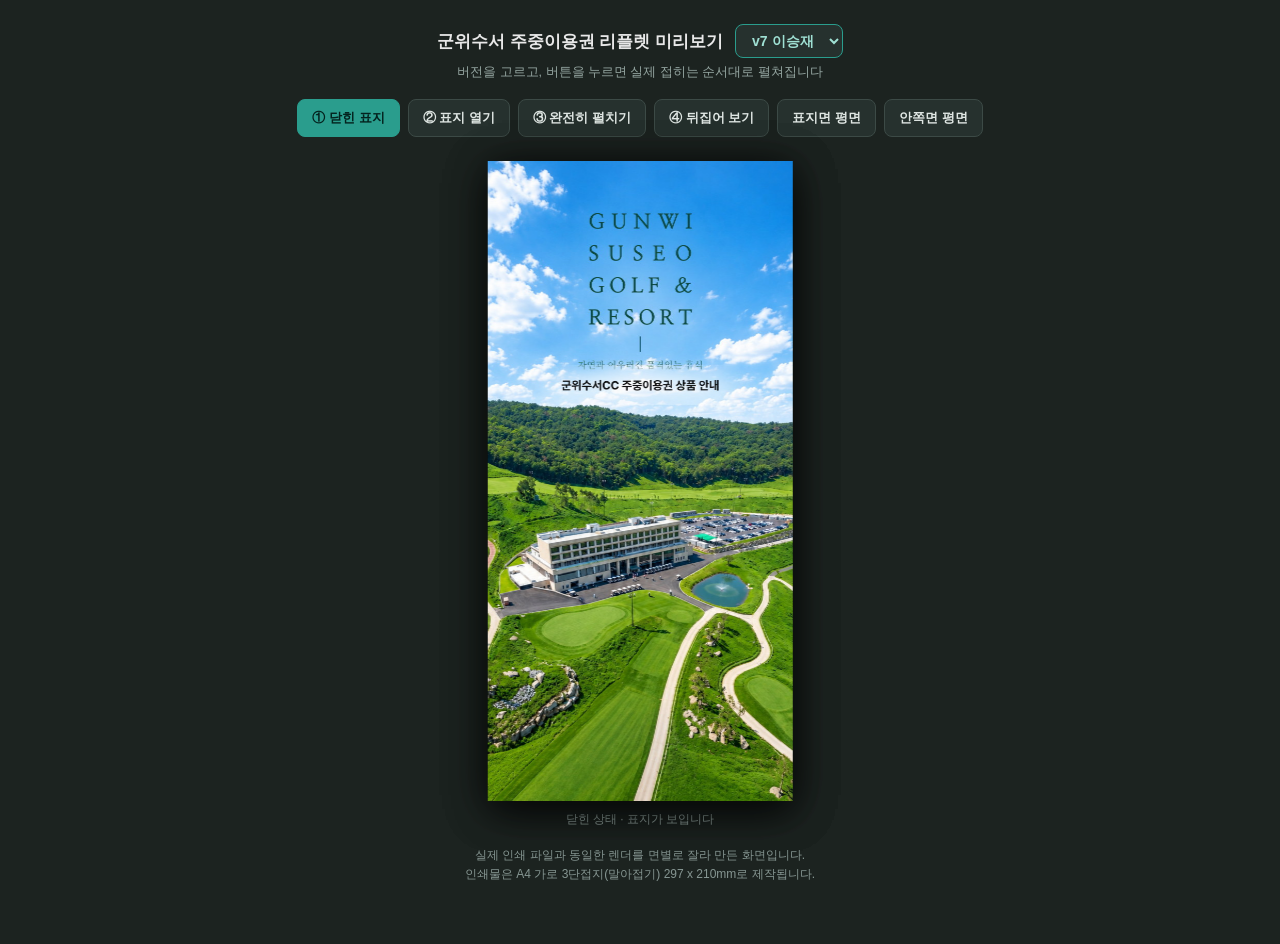
==== leaflet/index.html @ 71754837 "v7 리뉴얼: 상품명 검정 + 흰 구름형 배경 Co-Authored-By: Claude Fable 5.1 <noreply@anthropic.com>" ====
<!DOCTYPE html>
<html lang="ko">
<head>
<meta charset="utf-8">
<meta name="viewport" content="width=device-width, initial-scale=1">
<meta name="robots" content="noindex, nofollow, noarchive">
<title>군위수서 주중이용권 리플렛 미리보기</title>
<style>
  :root { --w100: 340px; --w97: 330px; --h: 714px; }
  * { margin: 0; padding: 0; box-sizing: border-box; }
  body { font-family: Pretendard, "Malgun Gothic", sans-serif; background: #1c2320; color: #e8e8e8; min-height: 100vh; display: flex; flex-direction: column; align-items: center; padding: 24px 16px 60px; }
  .top { display: flex; gap: 12px; align-items: center; margin-bottom: 6px; flex-wrap: wrap; justify-content: center; }
  h1 { font-size: 17px; font-weight: 700; }
  select { font: inherit; font-size: 14px; font-weight: 700; padding: 7px 12px; border-radius: 8px; border: 1px solid #2A9D8D; background: #26312e; color: #9fe0d3; cursor: pointer; }
  .sub { font-size: 12.5px; color: #94a5a0; margin-bottom: 18px; }
  .btns { display: flex; gap: 8px; margin-bottom: 24px; flex-wrap: wrap; justify-content: center; }
  .btns button { font: inherit; font-size: 13px; font-weight: 600; padding: 9px 14px; border-radius: 8px; border: 1px solid #3c4a46; background: #26312e; color: #dfe6e3; cursor: pointer; }
  .btns button.on { background: #2A9D8D; border-color: #2A9D8D; color: #04231e; }
  .hint { font-size: 12px; color: #869692; margin-top: 18px; text-align: center; line-height: 1.6; }

  .stage-wrap { perspective: 2600px; }
  .book { position: relative; height: var(--h); transform-style: preserve-3d; transition: transform 0.8s ease; display: flex; }
  .pB { position: relative; width: var(--w100); height: var(--h); transform-style: preserve-3d; }
  .face { position: absolute; inset: 0; backface-visibility: hidden; overflow: hidden; box-shadow: 0 8px 40px rgba(0,0,0,0.45); }
  .face img { width: 100%; height: 100%; display: block; }
  .face.back { transform: rotateY(180deg); }
  .pA { position: absolute; left: calc(-1 * var(--w100)); top: 0; width: var(--w100); height: var(--h); transform-origin: right center; transform-style: preserve-3d; transition: transform 1s ease; z-index: 30; }
  .pC { position: absolute; left: var(--w100); top: 0; width: var(--w97); height: var(--h); transform-origin: left center; transform-style: preserve-3d; transition: transform 1s ease; z-index: 20; }

  .s0 .pC { transform: rotateY(-180deg); }
  .s0 .pA { transform: rotateY(-180deg); }
  .s1 .pC { transform: rotateY(-180deg); }
  .s1 .pA { transform: rotateY(0deg); }
  .s2 .pC { transform: rotateY(0deg); }
  .s2 .pA { transform: rotateY(0deg); }
  .s3 .pC { transform: rotateY(0deg); }
  .s3 .pA { transform: rotateY(0deg); }
  .s3.book { transform: rotateY(180deg); }
  .holder { transition: transform 0.8s ease; }

  .flat { display: none; gap: 2px; }
  .flat img { height: var(--h); display: block; box-shadow: 0 8px 40px rgba(0,0,0,0.45); }
  body.flatmode .stage-wrap { display: none; }
  body.flatmode .flat.active { display: flex; }
  .cap { text-align: center; font-size: 12px; color: #94a5a0; margin-top: 10px; }
</style>
</head>
<body>
<div class="top">
  <h1>군위수서 주중이용권 리플렛 미리보기</h1>
  <select id="ver"></select>
</div>
<div class="sub">버전을 고르고, 버튼을 누르면 실제 접히는 순서대로 펼쳐집니다</div>

<div class="btns">
  <button id="b0" class="on">① 닫힌 표지</button>
  <button id="b1">② 표지 열기</button>
  <button id="b2">③ 완전히 펼치기</button>
  <button id="b3">④ 뒤집어 보기</button>
  <button id="b4">표지면 평면</button>
  <button id="b5">안쪽면 평면</button>
</div>

<div class="stage-wrap">
  <div class="holder" id="holder">
    <div class="book s0" id="book">
      <div class="pB">
        <div class="face front"><img data-k="i3" alt=""></div>
        <div class="face back"><img data-k="o6" alt=""></div>
        <div class="pA">
          <div class="face front"><img data-k="i2" alt=""></div>
          <div class="face back"><img data-k="o1" alt=""></div>
        </div>
        <div class="pC">
          <div class="face front"><img data-k="i4" alt=""></div>
          <div class="face back"><img data-k="o5" alt=""></div>
        </div>
      </div>
    </div>
  </div>
</div>

<div class="flat-wrap">
  <div class="flat" id="flatOut"><img data-k="o5"><img data-k="o6"><img data-k="o1"></div>
  <div class="flat" id="flatIn"><img data-k="i2"><img data-k="i3"><img data-k="i4"></div>
</div>

<div class="cap" id="cap">닫힌 상태 · 표지가 보입니다</div>
<div class="hint">실제 인쇄 파일과 동일한 렌더를 면별로 잘라 만든 화면입니다.<br>인쇄물은 A4 가로 3단접지(말아접기) 297 x 210mm로 제작됩니다.</div>

<script>
(function () {
  var BUILD = '202609071605';   // 이미지 캐시 무효화용. 빌드마다 갱신
  var VERS = [
    ['v6_ryu', 'v6 류성현'],
    ['v6_lee', 'v6 이승재'],
    ['v7_ryu', 'v7 류성현'],
    ['v7_lee', 'v7 이승재']
  ];

  var sel = document.getElementById('ver');
  VERS.forEach(function (v) {
    var o = document.createElement('option');
    o.value = v[0]; o.textContent = v[1];
    sel.appendChild(o);
  });
  sel.value = VERS[VERS.length - 1][0];
  if (VERS.length < 2) sel.style.display = 'none';

  var imgs = [].slice.call(document.querySelectorAll('img[data-k]'));
  function load(key) {
    imgs.forEach(function (im) { im.src = 'fold/' + key + '/' + im.getAttribute('data-k') + '.jpg?b=' + BUILD; });
  }
  sel.addEventListener('change', function () { load(sel.value); });

  var book = document.getElementById('book');
  var holder = document.getElementById('holder');
  var cap = document.getElementById('cap');
  var flatOut = document.getElementById('flatOut');
  var flatIn = document.getElementById('flatIn');
  var btns = ['b0','b1','b2','b3','b4','b5'].map(function (id) { return document.getElementById(id); });

  var caps = [
    '닫힌 상태 · 표지가 보입니다',
    '표지를 열면 · 왼쪽 내지와 오른쪽 접힘면이 함께 보입니다',
    '완전히 펼친 안쪽면',
    '뒤집어 본 표지면 전체',
    '표지면 평면 · 인쇄 시 한 판 (5 | 6 | 1)',
    '안쪽면 평면 · 인쇄 시 한 판 (2 | 3 | 4)'
  ];

  function setStage(n) {
    btns.forEach(function (b, i) { b.classList.toggle('on', i === n); });
    cap.textContent = caps[n];
    if (n <= 3) {
      document.body.classList.remove('flatmode');
      book.className = 'book s' + n;
      var w = parseFloat(getComputedStyle(document.documentElement).getPropertyValue('--w100'));
      holder.style.transform = (n === 1) ? ('translateX(' + (w / 2) + 'px)') : 'translateX(0)';
    } else {
      document.body.classList.add('flatmode');
      flatOut.classList.toggle('active', n === 4);
      flatIn.classList.toggle('active', n === 5);
    }
  }
  btns.forEach(function (b, i) { b.addEventListener('click', function () { setStage(i); }); });

  function fit() {
    var scale = Math.min(1, (window.innerWidth - 40) / 1040, (window.innerHeight - 260) / 714);
    document.documentElement.style.setProperty('--h', (714 * scale) + 'px');
    document.documentElement.style.setProperty('--w100', (340 * scale) + 'px');
    document.documentElement.style.setProperty('--w97', (330 * scale) + 'px');
  }
  fit(); window.addEventListener('resize', fit);
  load(sel.value);
  setStage(0);
})();
</script>
</body>
</html>
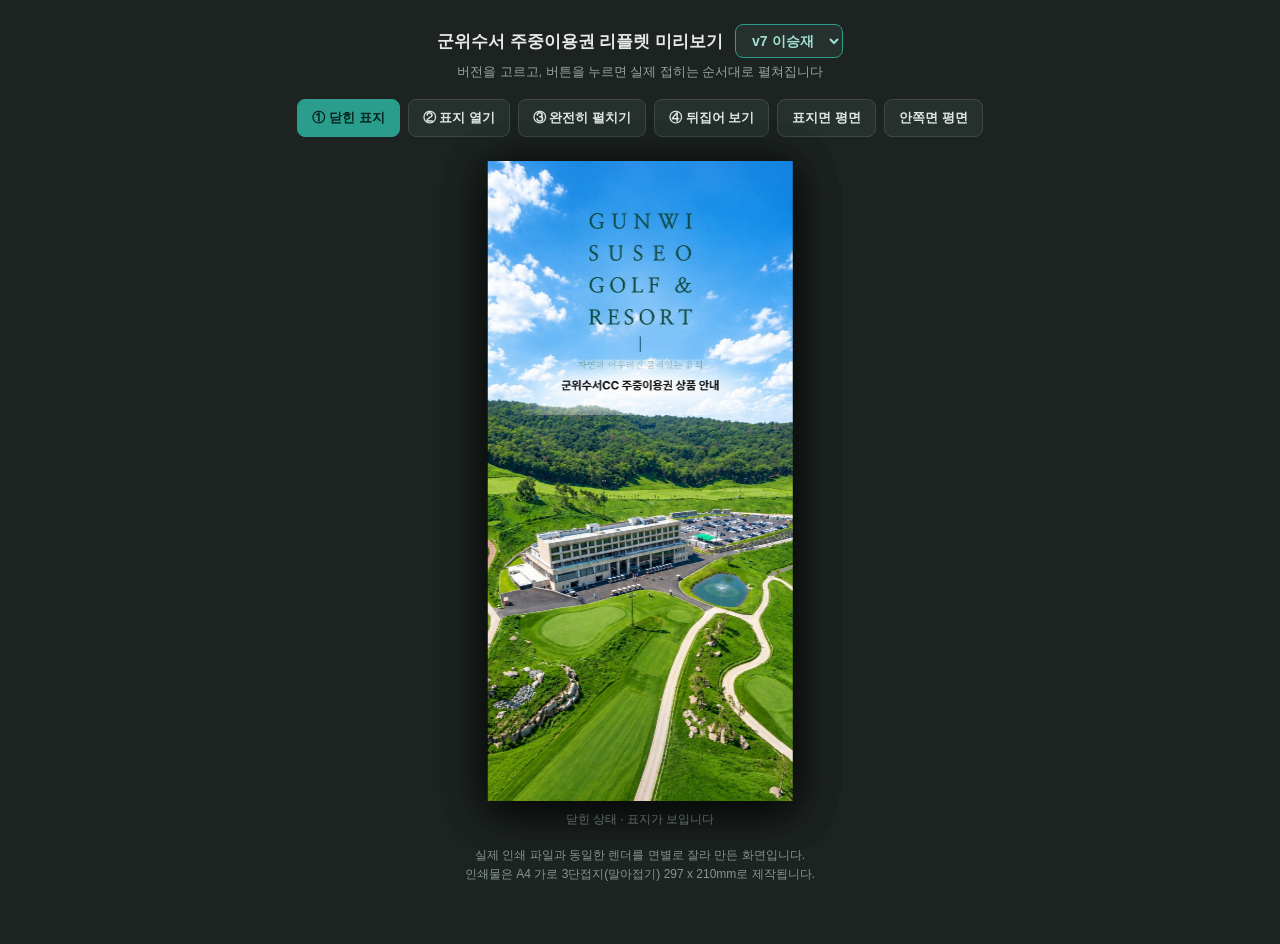
==== commit 6d6949f4: "v7: 구름 배경 확대·불투명 Co-Authored-By: Claude Fable 5.1 <noreply@anthropic.com>" ====
--- a/leaflet/index.html
+++ b/leaflet/index.html
@@ -90,7 +90,7 @@
 
 <script>
 (function () {
-  var BUILD = '202609071605';   // 이미지 캐시 무효화용. 빌드마다 갱신
+  var BUILD = '202609071606';   // 이미지 캐시 무효화용. 빌드마다 갱신
   var VERS = [
     ['v6_ryu', 'v6 류성현'],
     ['v6_lee', 'v6 이승재'],
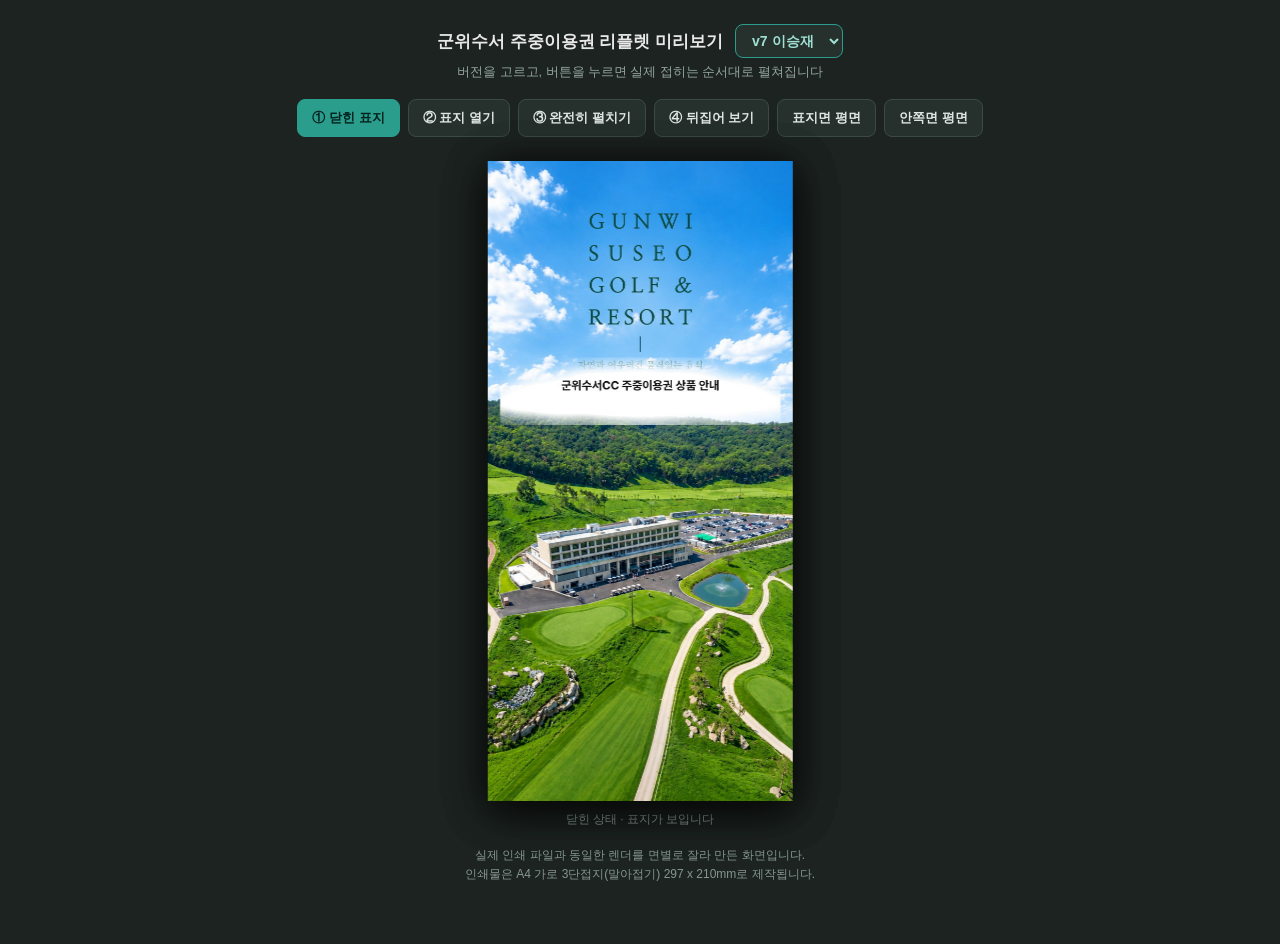
==== commit 82d81c88: "v7: 구름 배경을 뚜렷하게 Co-Authored-By: Claude Fable 5.1 <noreply@anthropic.com>" ====
--- a/leaflet/index.html
+++ b/leaflet/index.html
@@ -90,7 +90,7 @@
 
 <script>
 (function () {
-  var BUILD = '202609071606';   // 이미지 캐시 무효화용. 빌드마다 갱신
+  var BUILD = '202609071607';   // 이미지 캐시 무효화용. 빌드마다 갱신
   var VERS = [
     ['v6_ryu', 'v6 류성현'],
     ['v6_lee', 'v6 이승재'],
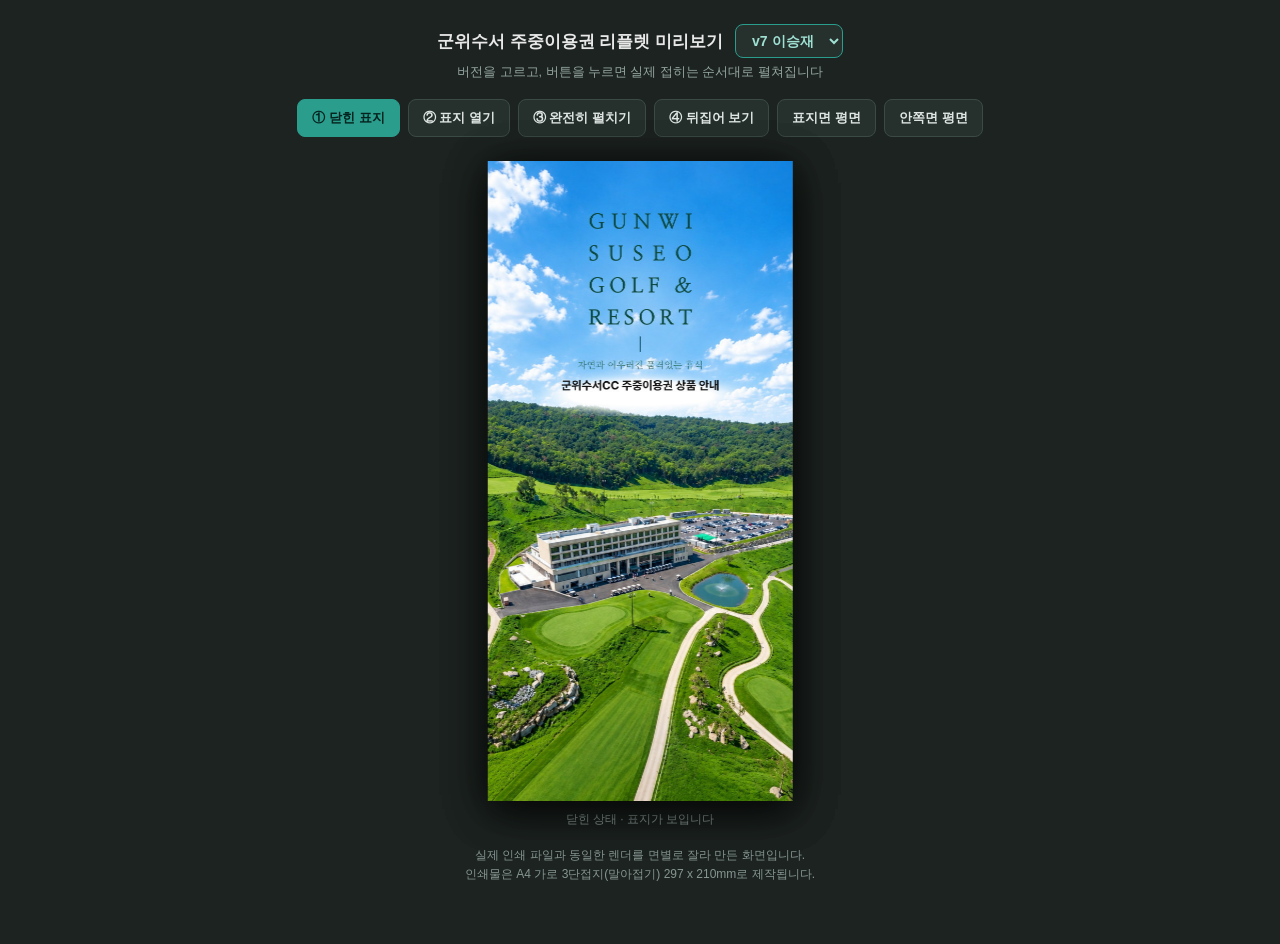
==== commit 7d5b27eb: "v7: 구름 배경 폭 축소·비네팅 Co-Authored-By: Claude Fable 5.1 <noreply@anthropic.com>" ====
--- a/leaflet/index.html
+++ b/leaflet/index.html
@@ -90,7 +90,7 @@
 
 <script>
 (function () {
-  var BUILD = '202609071607';   // 이미지 캐시 무효화용. 빌드마다 갱신
+  var BUILD = '202609071608';   // 이미지 캐시 무효화용. 빌드마다 갱신
   var VERS = [
     ['v6_ryu', 'v6 류성현'],
     ['v6_lee', 'v6 이승재'],
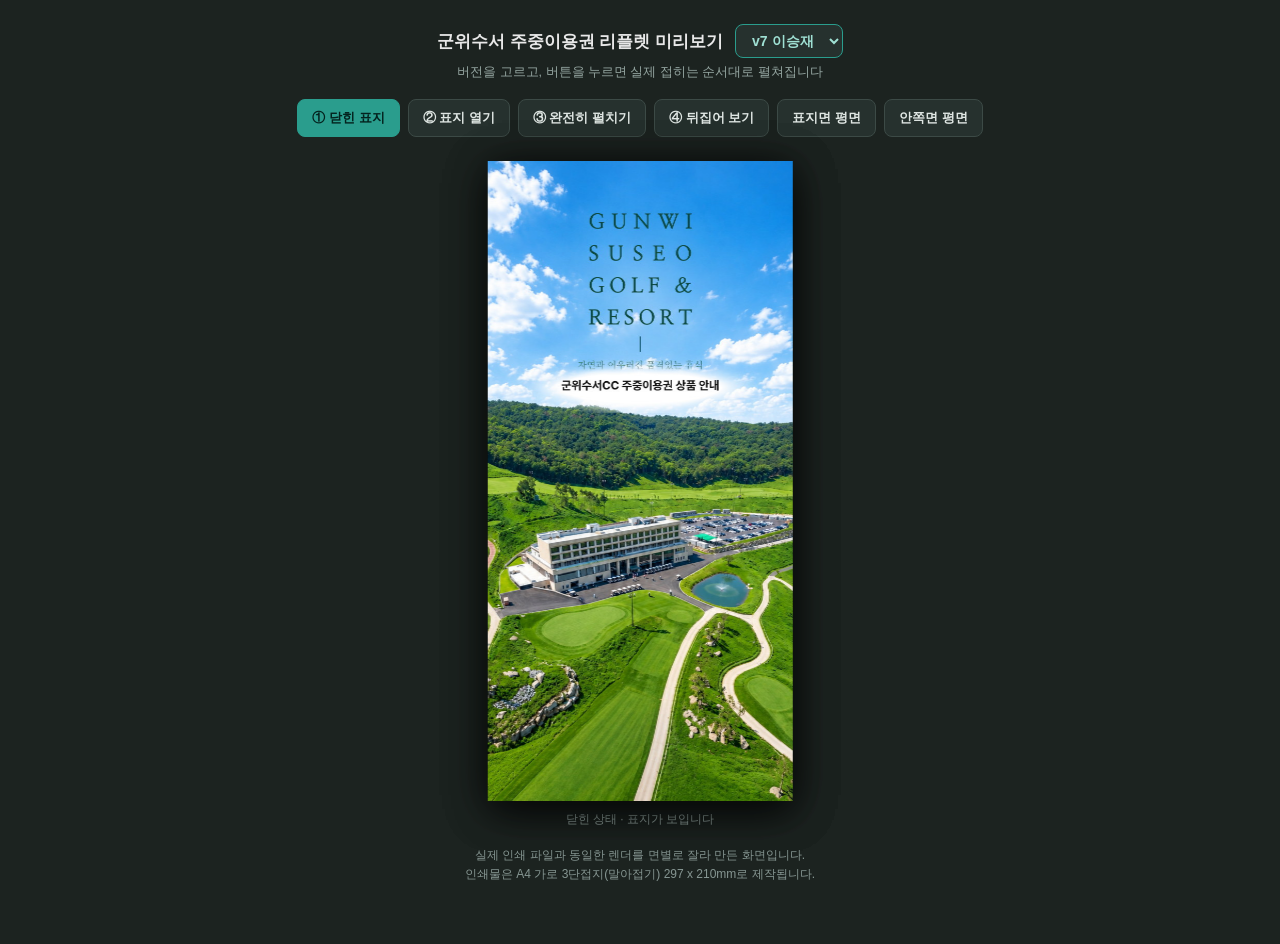
==== commit d49d8415: "v7: 구름 본체를 글자 줄 중심으로 Co-Authored-By: Claude Fable 5.1 <noreply@anthropic.com>" ====
--- a/leaflet/index.html
+++ b/leaflet/index.html
@@ -90,7 +90,7 @@
 
 <script>
 (function () {
-  var BUILD = '202609071608';   // 이미지 캐시 무효화용. 빌드마다 갱신
+  var BUILD = '202609071610';   // 이미지 캐시 무효화용. 빌드마다 갱신
   var VERS = [
     ['v6_ryu', 'v6 류성현'],
     ['v6_lee', 'v6 이승재'],
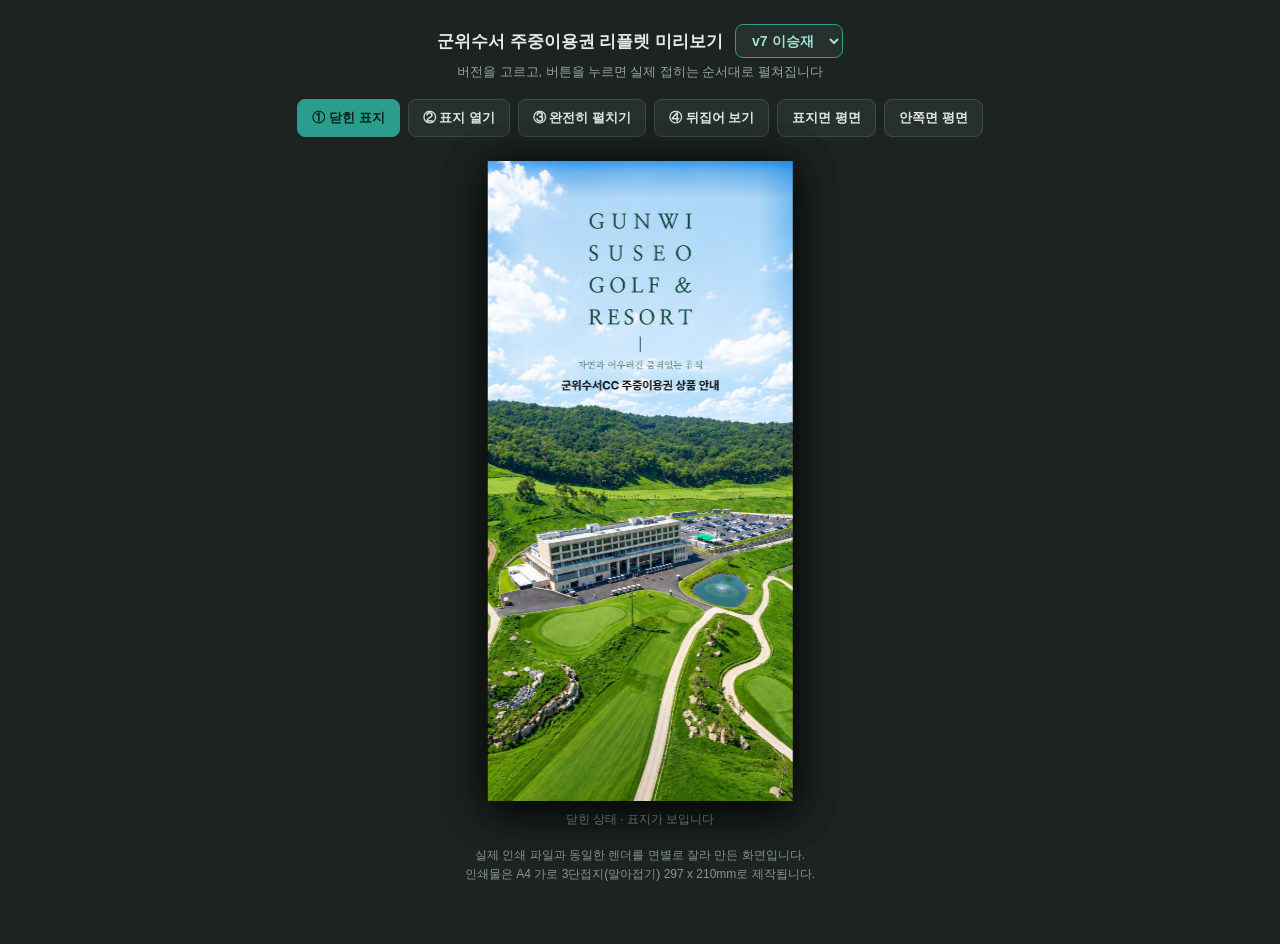
==== commit c9a2e5fe: "v7: 위쪽 하늘 전체에 흰 구름 안개, 상품명 검정 Co-Authored-By: Claude Fable 5.1 <noreply@anthropic.com>" ====
--- a/leaflet/index.html
+++ b/leaflet/index.html
@@ -90,7 +90,7 @@
 
 <script>
 (function () {
-  var BUILD = '202609071610';   // 이미지 캐시 무효화용. 빌드마다 갱신
+  var BUILD = '202609071613';   // 이미지 캐시 무효화용. 빌드마다 갱신
   var VERS = [
     ['v6_ryu', 'v6 류성현'],
     ['v6_lee', 'v6 이승재'],
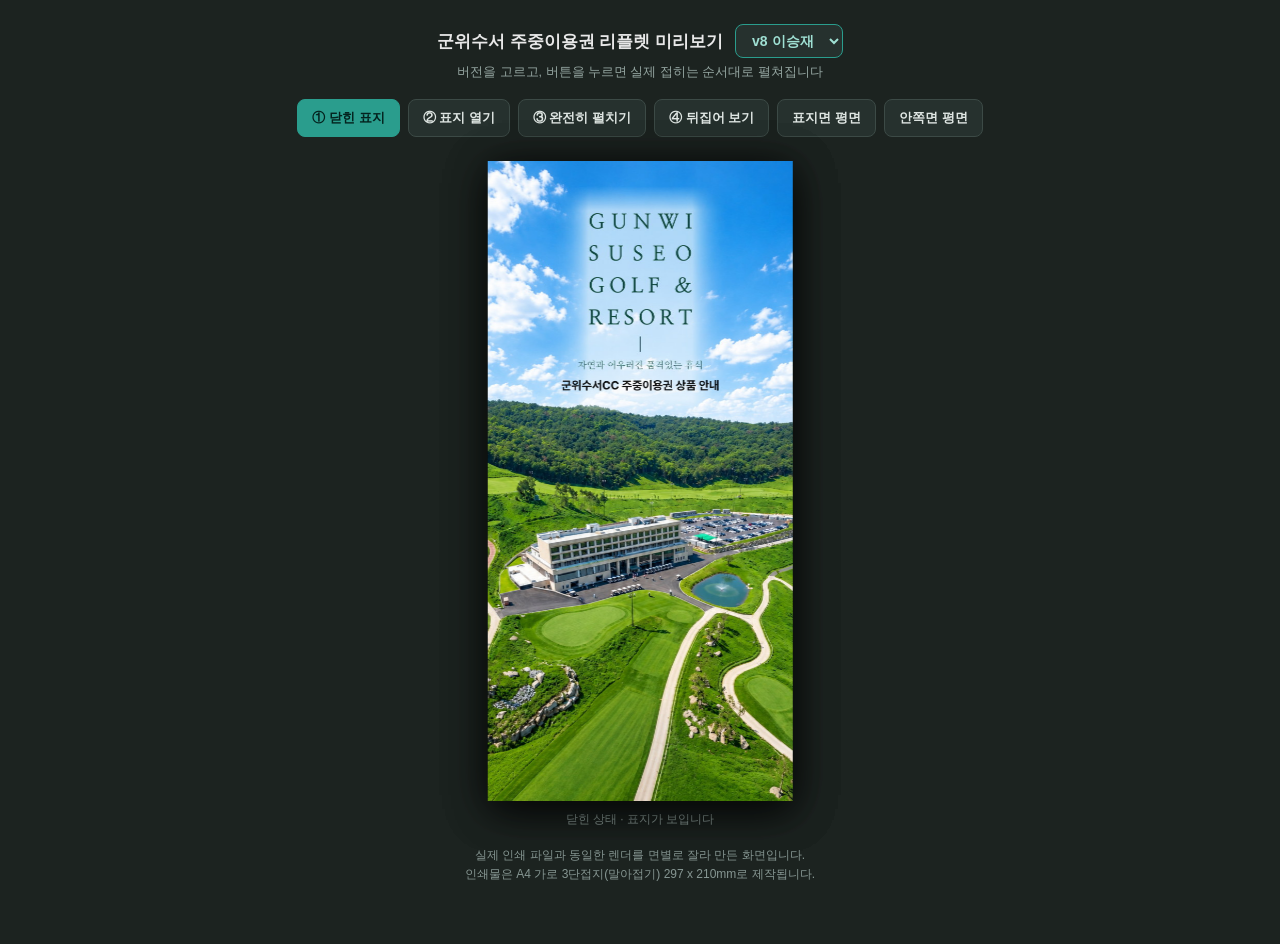
==== commit 32662b24: "v8 류성현 / v8 이승재: 표지 안개를 글자 주변으로만, 상품명까지 덮음 Co-Authored-By: Claude Fable 5.1 <noreply@anthropic.com>" ====
--- a/leaflet/index.html
+++ b/leaflet/index.html
@@ -90,12 +90,14 @@
 
 <script>
 (function () {
-  var BUILD = '202609071613';   // 이미지 캐시 무효화용. 빌드마다 갱신
+  var BUILD = '202609071627';   // 이미지 캐시 무효화용. 빌드마다 갱신
   var VERS = [
     ['v6_ryu', 'v6 류성현'],
     ['v6_lee', 'v6 이승재'],
     ['v7_ryu', 'v7 류성현'],
-    ['v7_lee', 'v7 이승재']
+    ['v7_lee', 'v7 이승재'],
+    ['v8_ryu', 'v8 류성현'],
+    ['v8_lee', 'v8 이승재']
   ];
 
   var sel = document.getElementById('ver');
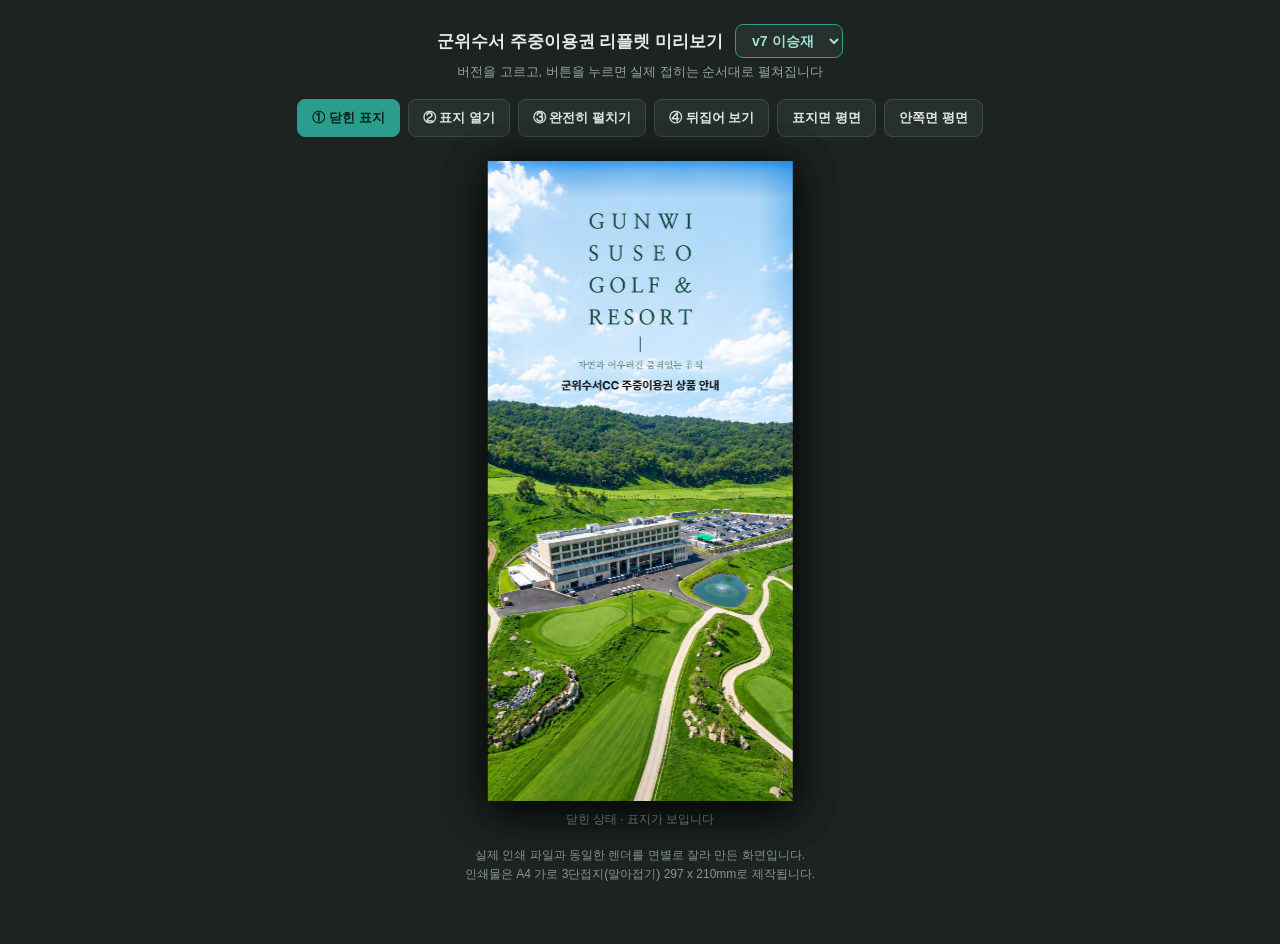
==== commit 7bf2e002: "미리보기: v7 류성현 / v7 이승재만 남김 (v8 폐기) Co-Authored-By: Claude Fable 5.1 <noreply@anthropic.com>" ====
--- a/leaflet/index.html
+++ b/leaflet/index.html
@@ -90,14 +90,10 @@
 
 <script>
 (function () {
-  var BUILD = '202609071627';   // 이미지 캐시 무효화용. 빌드마다 갱신
+  var BUILD = '202609081101';   // 이미지 캐시 무효화용. 빌드마다 갱신
   var VERS = [
-    ['v6_ryu', 'v6 류성현'],
-    ['v6_lee', 'v6 이승재'],
     ['v7_ryu', 'v7 류성현'],
-    ['v7_lee', 'v7 이승재'],
-    ['v8_ryu', 'v8 류성현'],
-    ['v8_lee', 'v8 이승재']
+    ['v7_lee', 'v7 이승재']
   ];
 
   var sel = document.getElementById('ver');
